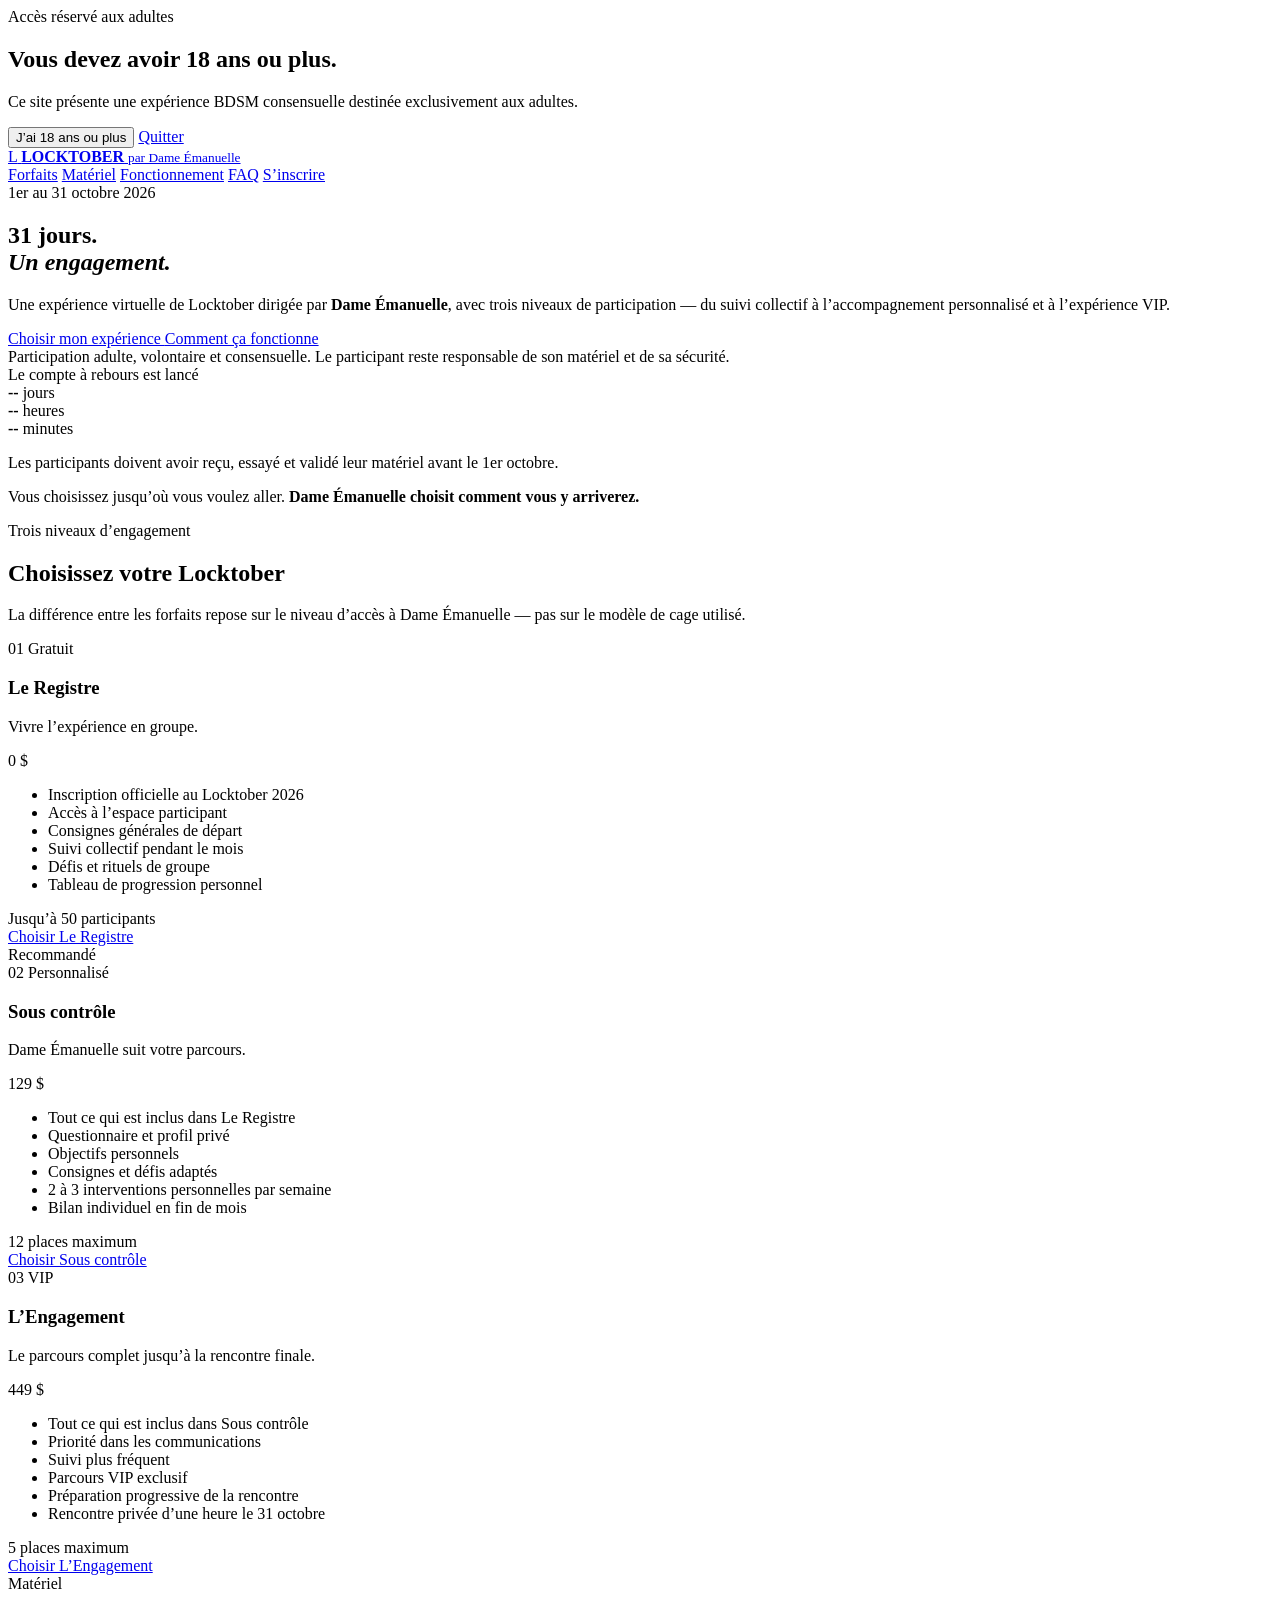
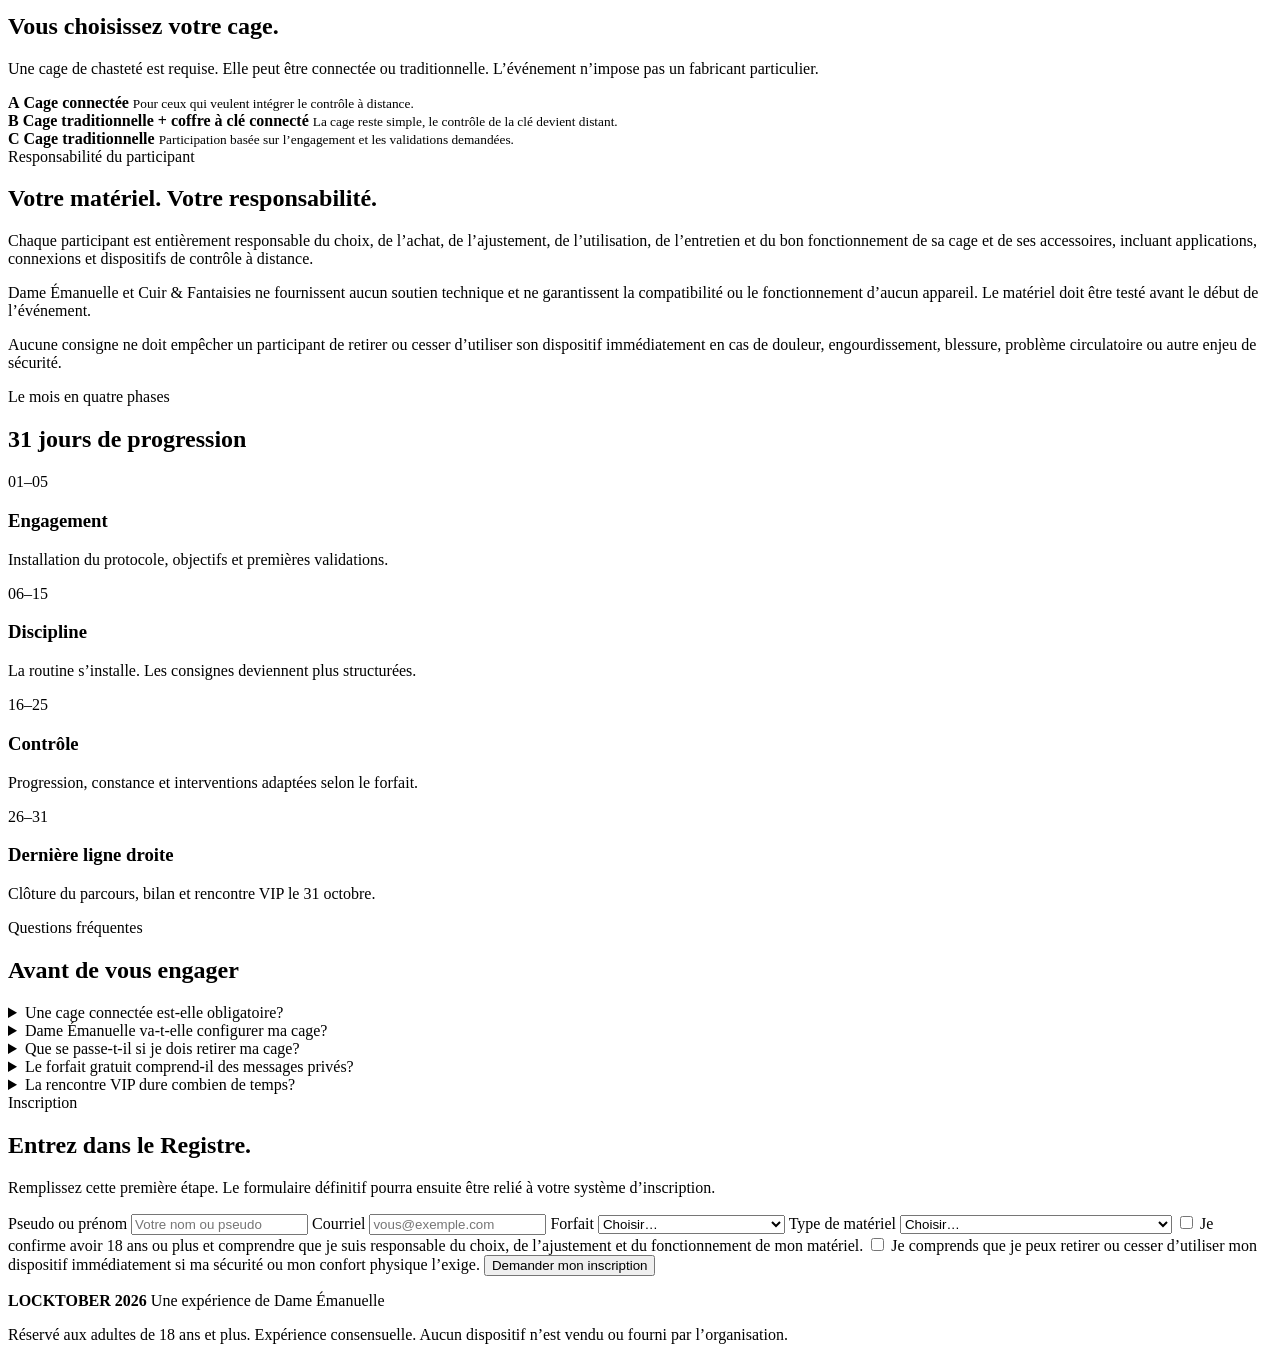
==== index.html @ 42f1a653 "Create index.html" ====
<!DOCTYPE html>
<html lang="fr-CA">
<head>
  <meta charset="utf-8" />
  <meta name="viewport" content="width=device-width, initial-scale=1" />
  <meta name="theme-color" content="#160b10" />
  <meta
    name="description"
    content="Locktober 2026 — 31 jours sous le contrôle de Dame Émanuelle. Trois niveaux de participation, du suivi de groupe à l'expérience VIP."
  />

  <title>Locktober 2026 — Dame Émanuelle</title>

  <link rel="preconnect" href="https://fonts.googleapis.com">
  <link rel="preconnect" href="https://fonts.gstatic.com" crossorigin>

  <link
    href="https://fonts.googleapis.com/css2?family=Cormorant+Garamond:wght@600;700&family=Inter:wght@400;500;600;700&display=swap"
    rel="stylesheet"
  >

  <link rel="stylesheet" href="style.css" />
</head>

<body>

  <!-- AVERTISSEMENT 18+ -->
  <div class="age-gate" id="ageGate" aria-hidden="true">
    <div class="age-card">

      <span class="eyebrow">Accès réservé aux adultes</span>

      <h2>Vous devez avoir 18 ans ou plus.</h2>

      <p>
        Ce site présente une expérience BDSM consensuelle destinée
        exclusivement aux adultes.
      </p>

      <div class="age-actions">

        <button class="btn btn-primary" id="confirmAge">
          J’ai 18 ans ou plus
        </button>

        <a class="btn btn-ghost" href="https://www.google.com">
          Quitter
        </a>

      </div>
    </div>
  </div>


  <!-- MENU -->
  <header class="site-header">

    <a class="brand" href="#top" aria-label="Retour en haut">

      <span class="brand-mark">L</span>

      <span>
        <strong>LOCKTOBER</strong>
        <small>par Dame Émanuelle</small>
      </span>

    </a>

    <nav>
      <a href="#forfaits">Forfaits</a>
      <a href="#materiel">Matériel</a>
      <a href="#fonctionnement">Fonctionnement</a>
      <a href="#faq">FAQ</a>
      <a class="nav-cta" href="#inscription">S’inscrire</a>
    </nav>

  </header>


  <main id="top">

    <!-- HERO -->
    <section class="hero section">

      <div class="hero-copy">

        <span class="eyebrow">
          1er au 31 octobre 2026
        </span>

        <h1>
          31 jours.<br>
          <em>Un engagement.</em>
        </h1>

        <p class="lead">
          Une expérience virtuelle de Locktober dirigée par
          <strong>Dame Émanuelle</strong>, avec trois niveaux de participation —
          du suivi collectif à l’accompagnement personnalisé et à
          l’expérience VIP.
        </p>

        <div class="hero-actions">

          <a class="btn btn-primary" href="#forfaits">
            Choisir mon expérience
          </a>

          <a class="btn btn-ghost" href="#fonctionnement">
            Comment ça fonctionne
          </a>

        </div>

        <div class="hero-note">
          Participation adulte, volontaire et consensuelle.
          Le participant reste responsable de son matériel et de sa sécurité.
        </div>

      </div>


      <!-- COMPTE À REBOURS -->
      <aside class="countdown-card">

        <span class="eyebrow">
          Le compte à rebours est lancé
        </span>

        <div class="countdown" id="countdown">

          <div>
            <strong id="days">--</strong>
            <span>jours</span>
          </div>

          <div>
            <strong id="hours">--</strong>
            <span>heures</span>
          </div>

          <div>
            <strong id="minutes">--</strong>
            <span>minutes</span>
          </div>

        </div>

        <p>
          Les participants doivent avoir reçu, essayé et validé
          leur matériel avant le 1er octobre.
        </p>

      </aside>

    </section>


    <!-- PHRASE CENTRALE -->
    <section class="manifesto">

      <p>
        Vous choisissez jusqu’où vous voulez aller.
        <strong>
          Dame Émanuelle choisit comment vous y arriverez.
        </strong>
      </p>

    </section>


    <!-- FORFAITS -->
    <section class="section" id="forfaits">

      <div class="section-heading">

        <span class="eyebrow">
          Trois niveaux d’engagement
        </span>

        <h2>
          Choisissez votre Locktober
        </h2>

        <p>
          La différence entre les forfaits repose sur le niveau
          d’accès à Dame Émanuelle — pas sur le modèle de cage utilisé.
        </p>

      </div>


      <div class="pricing-grid">


        <!-- FORFAIT 1 -->
        <article class="plan-card">

          <div class="plan-top">
            <span class="plan-number">01</span>
            <span class="plan-tag">Gratuit</span>
          </div>

          <h3>Le Registre</h3>

          <p class="plan-subtitle">
            Vivre l’expérience en groupe.
          </p>

          <div class="price">
            0 $
          </div>

          <ul>
            <li>Inscription officielle au Locktober 2026</li>
            <li>Accès à l’espace participant</li>
            <li>Consignes générales de départ</li>
            <li>Suivi collectif pendant le mois</li>
            <li>Défis et rituels de groupe</li>
            <li>Tableau de progression personnel</li>
          </ul>

          <div class="plan-limit">
            Jusqu’à 50 participants
          </div>

          <a
            class="btn btn-ghost full"
            href="#inscription"
            data-plan="Le Registre"
          >
            Choisir Le Registre
          </a>

        </article>


        <!-- FORFAIT 2 -->
        <article class="plan-card featured">

          <div class="ribbon">
            Recommandé
          </div>

          <div class="plan-top">
            <span class="plan-number">02</span>
            <span class="plan-tag">Personnalisé</span>
          </div>

          <h3>Sous contrôle</h3>

          <p class="plan-subtitle">
            Dame Émanuelle suit votre parcours.
          </p>

          <div class="price">
            129 $
          </div>

          <ul>
            <li>Tout ce qui est inclus dans Le Registre</li>
            <li>Questionnaire et profil privé</li>
            <li>Objectifs personnels</li>
            <li>Consignes et défis adaptés</li>
            <li>2 à 3 interventions personnelles par semaine</li>
            <li>Bilan individuel en fin de mois</li>
          </ul>

          <div class="plan-limit">
            12 places maximum
          </div>

          <a
            class="btn btn-primary full"
            href="#inscription"
            data-plan="Sous contrôle"
          >
            Choisir Sous contrôle
          </a>

        </article>


        <!-- FORFAIT 3 -->
        <article class="plan-card vip">

          <div class="plan-top">
            <span class="plan-number">03</span>
            <span class="plan-tag">VIP</span>
          </div>

          <h3>L’Engagement</h3>

          <p class="plan-subtitle">
            Le parcours complet jusqu’à la rencontre finale.
          </p>

          <div class="price">
            449 $
          </div>

          <ul>
            <li>Tout ce qui est inclus dans Sous contrôle</li>
            <li>Priorité dans les communications</li>
            <li>Suivi plus fréquent</li>
            <li>Parcours VIP exclusif</li>
            <li>Préparation progressive de la rencontre</li>
            <li>Rencontre privée d’une heure le 31 octobre</li>
          </ul>

          <div class="plan-limit">
            5 places maximum
          </div>

          <a
            class="btn btn-ghost full gold"
            href="#inscription"
            data-plan="L’Engagement VIP"
          >
            Choisir L’Engagement
          </a>

        </article>

      </div>

    </section>


    <!-- MATÉRIEL -->
    <section class="section split" id="materiel">

      <div>

        <span class="eyebrow">
          Matériel
        </span>

        <h2>
          Vous choisissez votre cage.
        </h2>

        <p class="lead-small">
          Une cage de chasteté est requise.
          Elle peut être connectée ou traditionnelle.
          L’événement n’impose pas un fabricant particulier.
        </p>

      </div>


      <div class="rules-card">

        <div class="rule">

          <strong>A</strong>

          <span>
            <b>Cage connectée</b>
            <small>
              Pour ceux qui veulent intégrer le contrôle à distance.
            </small>
          </span>

        </div>


        <div class="rule">

          <strong>B</strong>

          <span>
            <b>Cage traditionnelle + coffre à clé connecté</b>
            <small>
              La cage reste simple, le contrôle de la clé devient distant.
            </small>
          </span>

        </div>


        <div class="rule">

          <strong>C</strong>

          <span>
            <b>Cage traditionnelle</b>
            <small>
              Participation basée sur l’engagement et les validations demandées.
            </small>
          </span>

        </div>

      </div>

    </section>


    <!-- RESPONSABILITÉ -->
    <section class="responsibility section-narrow">

      <span class="eyebrow">
        Responsabilité du participant
      </span>

      <h2>
        Votre matériel. Votre responsabilité.
      </h2>

      <p>
        Chaque participant est entièrement responsable du choix,
        de l’achat, de l’ajustement, de l’utilisation, de l’entretien
        et du bon fonctionnement de sa cage et de ses accessoires,
        incluant applications, connexions et dispositifs de contrôle
        à distance.
      </p>

      <p>
        Dame Émanuelle et Cuir & Fantaisies ne fournissent aucun
        soutien technique et ne garantissent la compatibilité ou
        le fonctionnement d’aucun appareil.
        Le matériel doit être testé avant le début de l’événement.
      </p>

      <p class="safety">
        Aucune consigne ne doit empêcher un participant de retirer
        ou cesser d’utiliser son dispositif immédiatement en cas
        de douleur, engourdissement, blessure, problème circulatoire
        ou autre enjeu de sécurité.
      </p>

    </section>


    <!-- DÉROULEMENT -->
    <section class="section" id="fonctionnement">

      <div class="section-heading">

        <span class="eyebrow">
          Le mois en quatre phases
        </span>

        <h2>
          31 jours de progression
        </h2>

      </div>


      <div class="timeline">

        <article>

          <span>01–05</span>

          <h3>Engagement</h3>

          <p>
            Installation du protocole, objectifs
            et premières validations.
          </p>

        </article>


        <article>

          <span>06–15</span>

          <h3>Discipline</h3>

          <p>
            La routine s’installe.
            Les consignes deviennent plus structurées.
          </p>

        </article>


        <article>

          <span>16–25</span>

          <h3>Contrôle</h3>

          <p>
            Progression, constance et interventions
            adaptées selon le forfait.
          </p>

        </article>


        <article>

          <span>26–31</span>

          <h3>Dernière ligne droite</h3>

          <p>
            Clôture du parcours, bilan
            et rencontre VIP le 31 octobre.
          </p>

        </article>

      </div>

    </section>


    <!-- FAQ -->
    <section class="section faq" id="faq">

      <div class="section-heading">

        <span class="eyebrow">
          Questions fréquentes
        </span>

        <h2>
          Avant de vous engager
        </h2>

      </div>


      <details>

        <summary>
          Une cage connectée est-elle obligatoire?
        </summary>

        <p>
          Non. Une cage est obligatoire, mais elle peut être connectée
          ou traditionnelle. Le niveau technologique choisi ne change
          pas le forfait.
        </p>

      </details>


      <details>

        <summary>
          Dame Émanuelle va-t-elle configurer ma cage?
        </summary>

        <p>
          Non. Chaque participant est responsable de son matériel,
          de son application, de ses accès et de son fonctionnement.
          Aucun soutien technique n’est inclus.
        </p>

      </details>


      <details>

        <summary>
          Que se passe-t-il si je dois retirer ma cage?
        </summary>

        <p>
          La sécurité passe avant le jeu.
          Le participant peut interrompre l’utilisation de son
          dispositif dès que nécessaire.
          Le parcours peut ensuite être adapté sans transformer
          un problème technique ou physique en échec.
        </p>

      </details>


      <details>

        <summary>
          Le forfait gratuit comprend-il des messages privés?
        </summary>

        <p>
          Non. Le Registre est un suivi de groupe.
          Les interactions individuelles sont réservées aux forfaits
          Sous contrôle et VIP.
        </p>

      </details>


      <details>

        <summary>
          La rencontre VIP dure combien de temps?
        </summary>

        <p>
          Une heure, le 31 octobre 2026, sur rendez-vous.
          Les modalités exactes sont confirmées individuellement
          avec les participants VIP.
        </p>

      </details>

    </section>


    <!-- INSCRIPTION -->
    <section class="section signup" id="inscription">

      <div class="signup-copy">

        <span class="eyebrow">
          Inscription
        </span>

        <h2>
          Entrez dans le Registre.
        </h2>

        <p>
          Remplissez cette première étape.
          Le formulaire définitif pourra ensuite être relié
          à votre système d’inscription.
        </p>

      </div>


      <form id="interestForm" class="signup-form">

        <label>

          Pseudo ou prénom

          <input
            name="name"
            type="text"
            required
            placeholder="Votre nom ou pseudo"
          >

        </label>


        <label>

          Courriel

          <input
            name="email"
            type="email"
            required
            placeholder="vous@exemple.com"
          >

        </label>


        <label>

          Forfait

          <select name="plan" id="planSelect" required>

            <option value="">
              Choisir…
            </option>

            <option>
              Le Registre — Gratuit
            </option>

            <option>
              Sous contrôle — 129 $
            </option>

            <option>
              L’Engagement VIP — 449 $
            </option>

          </select>

        </label>


        <label>

          Type de matériel

          <select name="equipment" required>

            <option value="">
              Choisir…
            </option>

            <option>
              Cage connectée
            </option>

            <option>
              Cage traditionnelle + coffre à clé connecté
            </option>

            <option>
              Cage traditionnelle
            </option>

            <option>
              À déterminer
            </option>

          </select>

        </label>


        <label class="check">

          <input type="checkbox" required>

          <span>
            Je confirme avoir 18 ans ou plus et comprendre
            que je suis responsable du choix, de l’ajustement
            et du fonctionnement de mon matériel.
          </span>

        </label>


        <label class="check">

          <input type="checkbox" required>

          <span>
            Je comprends que je peux retirer ou cesser
            d’utiliser mon dispositif immédiatement si ma
            sécurité ou mon confort physique l’exige.
          </span>

        </label>


        <button
          class="btn btn-primary full"
          type="submit"
        >
          Demander mon inscription
        </button>


        <p
          class="form-status"
          id="formStatus"
          role="status"
        ></p>

      </form>

    </section>

  </main>


  <!-- PIED DE PAGE -->
  <footer>

    <div>

      <strong>
        LOCKTOBER 2026
      </strong>

      <span>
        Une expérience de Dame Émanuelle
      </span>

    </div>

    <p>
      Réservé aux adultes de 18 ans et plus.
      Expérience consensuelle.
      Aucun dispositif n’est vendu ou fourni par l’organisation.
    </p>

  </footer>


  <script src="script.js"></script>

</body>
</html>
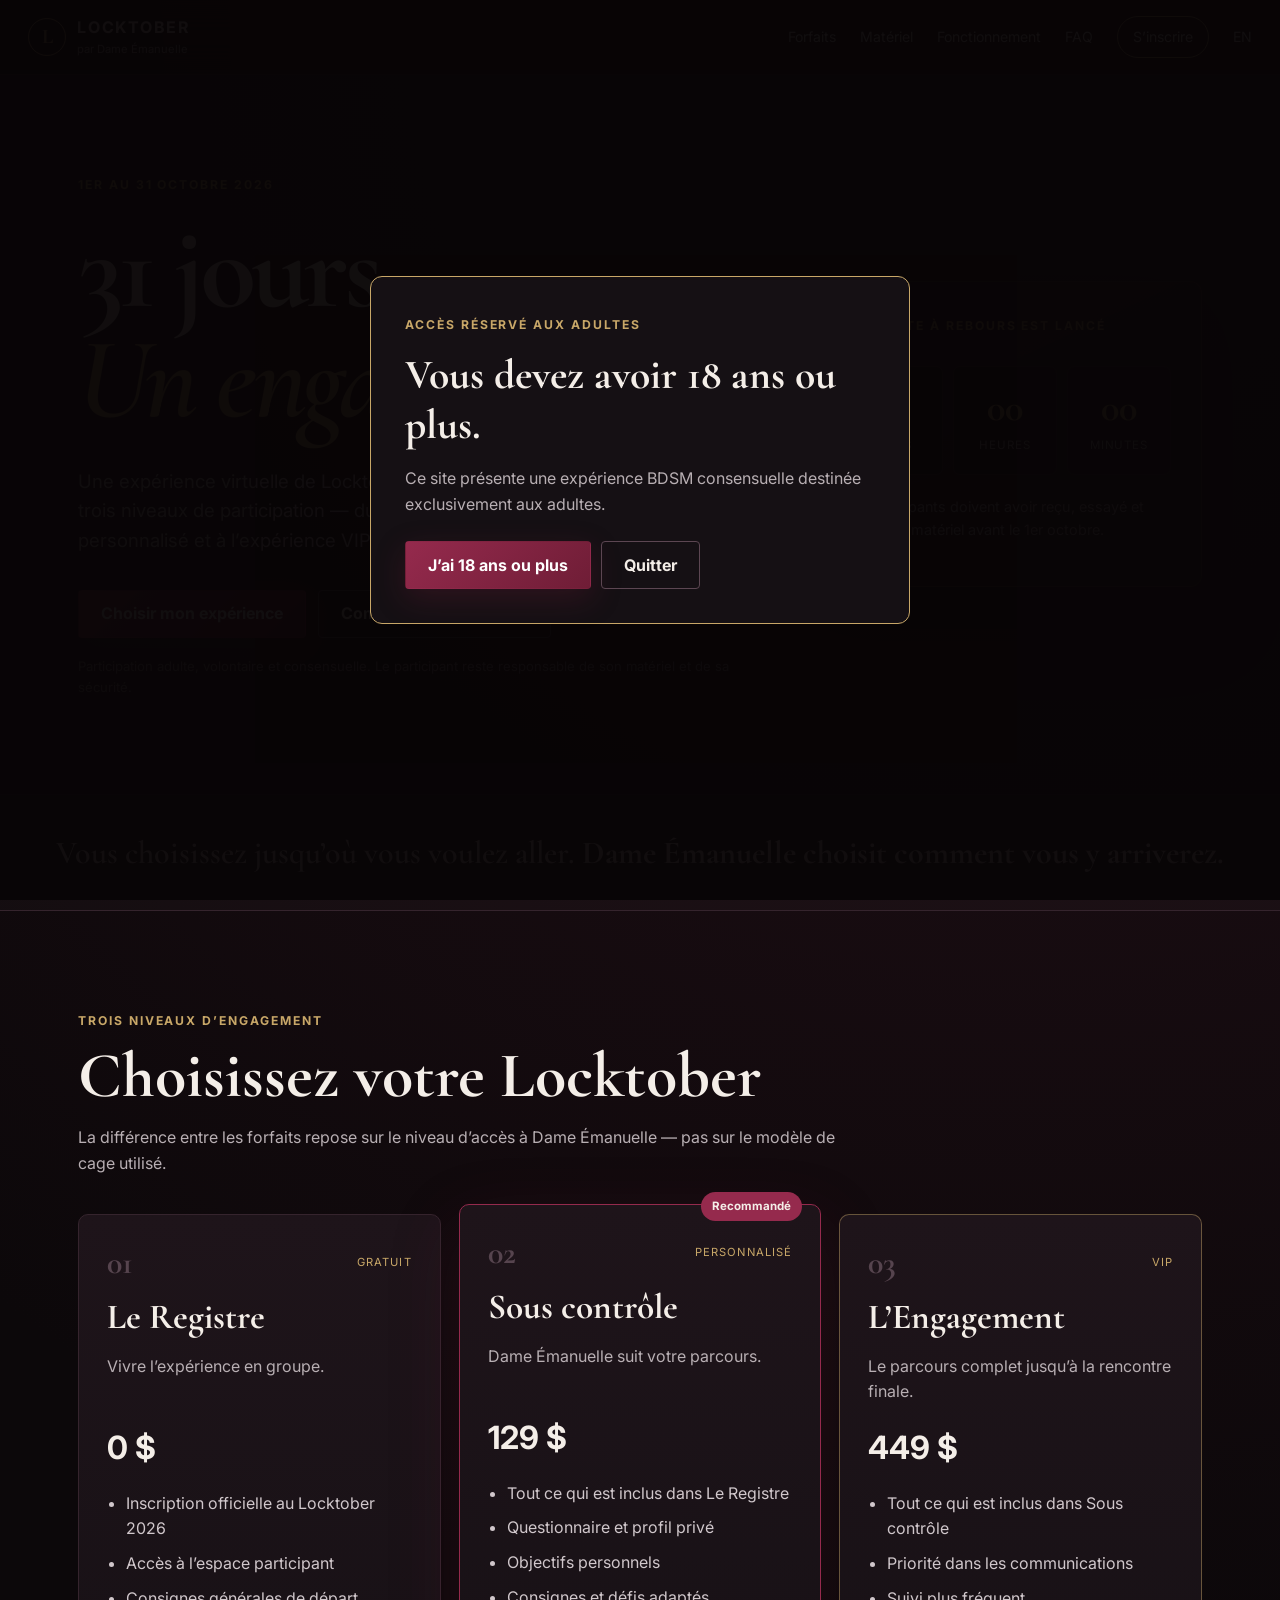
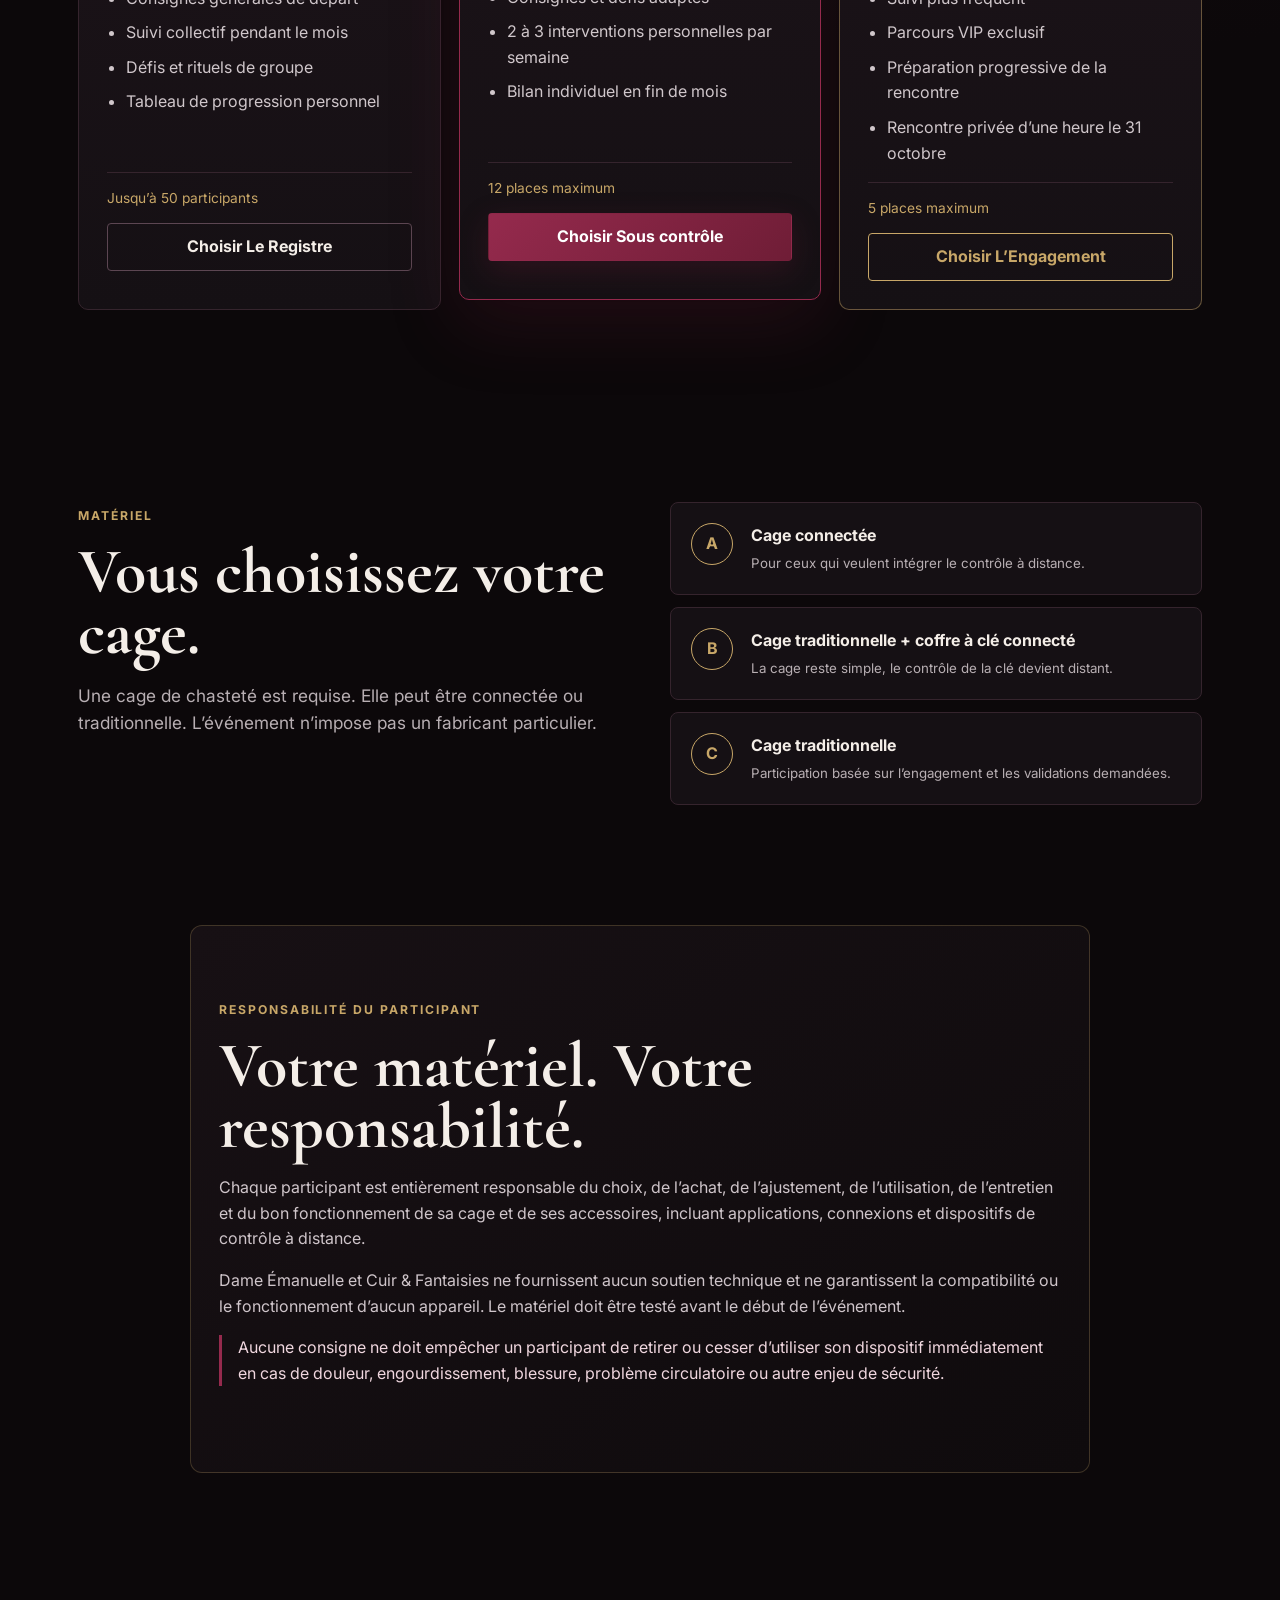
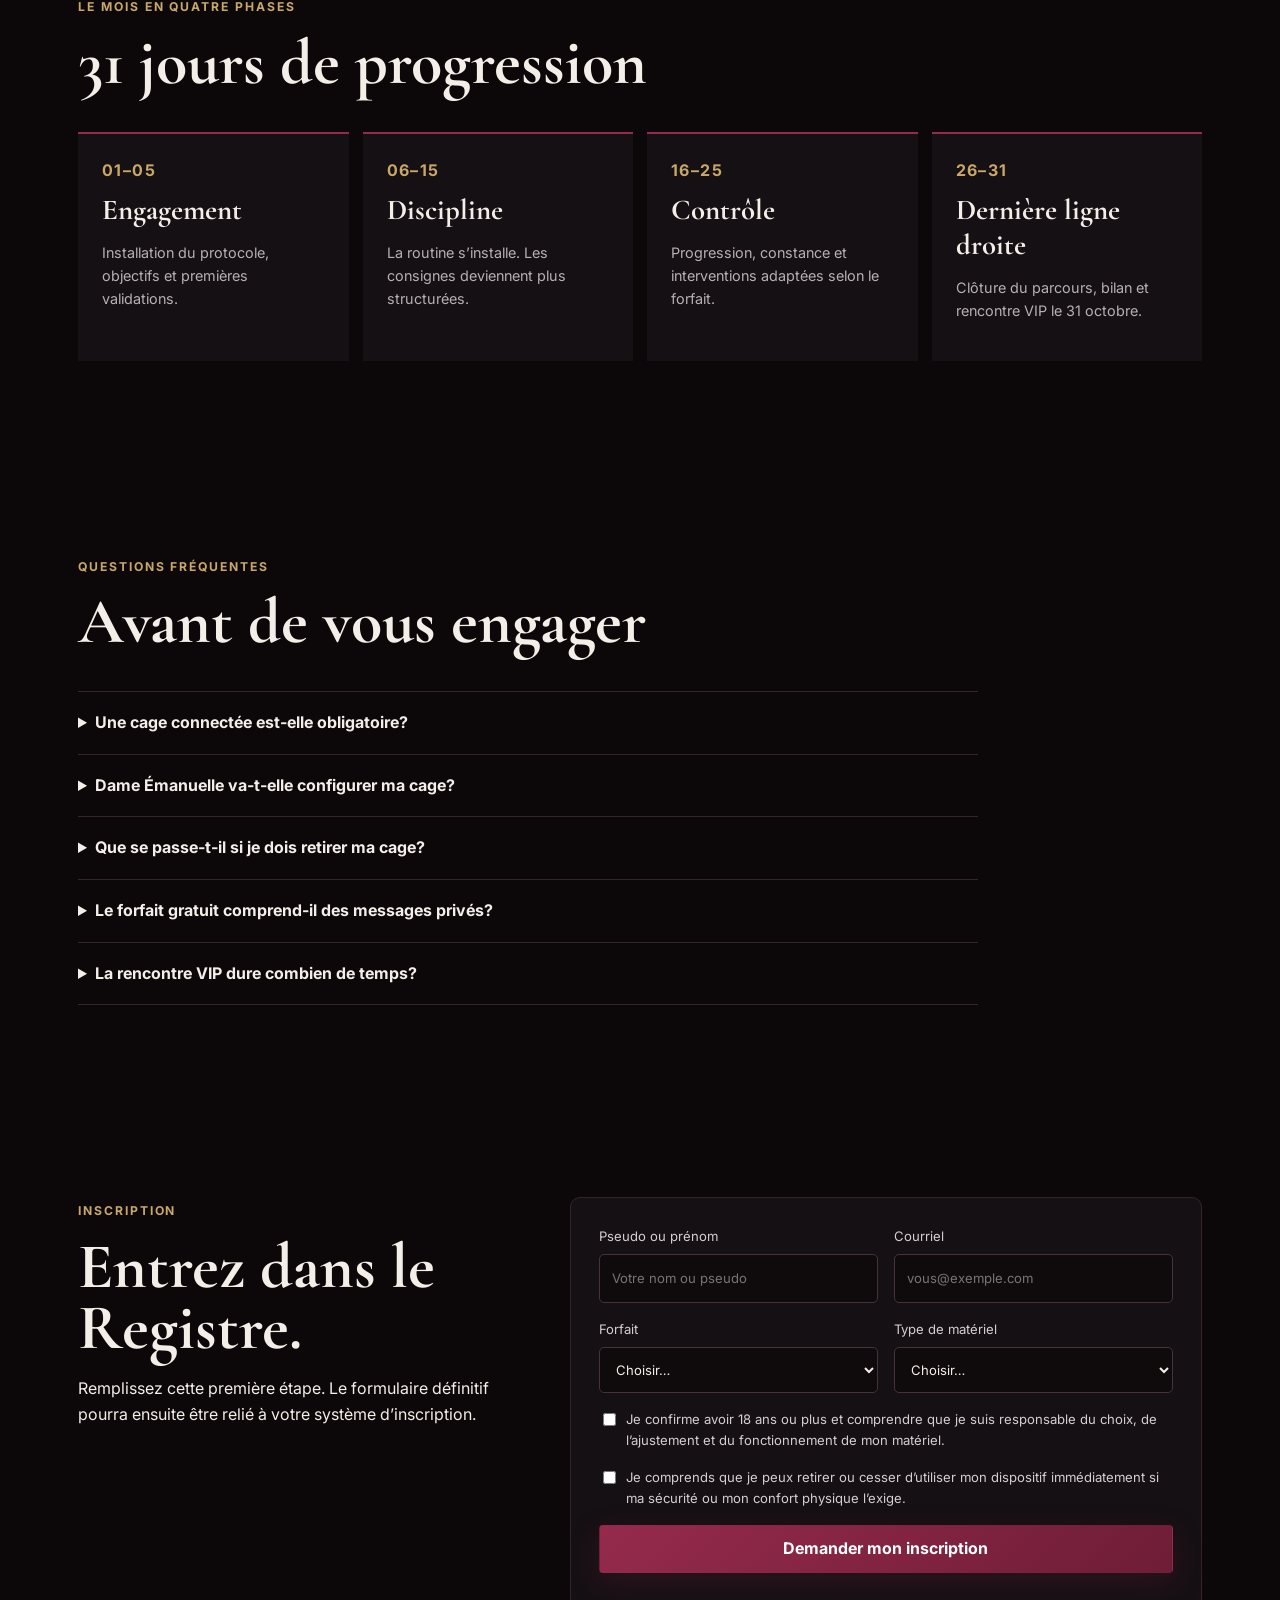
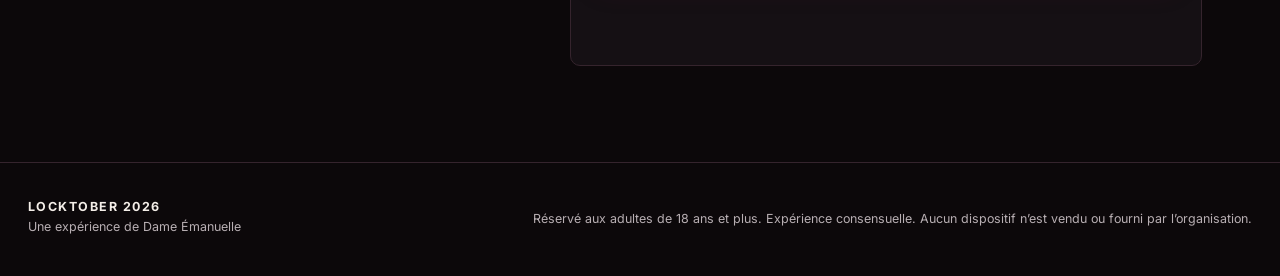
==== commit 603bd2a5: "Update index.html" ====
--- a/index.html
+++ b/index.html
@@ -72,6 +72,7 @@
       <a href="#fonctionnement">Fonctionnement</a>
       <a href="#faq">FAQ</a>
       <a class="nav-cta" href="#inscription">S’inscrire</a>
+      <a href="en.html">EN</a>
     </nav>
 
   </header>
--- a/style.css
+++ b/style.css
@@ -0,0 +1,1349 @@
+:root {
+  --bg: #0c080a;
+  --panel: #151014;
+  --panel2: #1e141a;
+
+  --wine: #6f1d36;
+  --wine2: #952a4d;
+
+  --gold: #c8a768;
+  --steel: #aeb5be;
+
+  --cream: #f4eee8;
+  --muted: #b8afb3;
+
+  --line: #35242d;
+}
+
+
+/* =========================
+   BASE
+========================= */
+
+* {
+  box-sizing: border-box;
+}
+
+html {
+  scroll-behavior: smooth;
+}
+
+body {
+  margin: 0;
+
+  background:
+    radial-gradient(
+      circle at 80% 0%,
+      #241018 0,
+      transparent 32%
+    ),
+    var(--bg);
+
+  color: var(--cream);
+
+  font-family:
+    Inter,
+    system-ui,
+    sans-serif;
+
+  line-height: 1.6;
+}
+
+a {
+  color: inherit;
+  text-decoration: none;
+}
+
+button,
+input,
+select {
+  font: inherit;
+}
+
+
+.section {
+  max-width: 1180px;
+  margin: auto;
+  padding: 96px 28px;
+}
+
+.section-narrow {
+  max-width: 900px;
+  margin: 24px auto;
+  padding: 70px 28px;
+}
+
+
+.eyebrow {
+  display: inline-block;
+
+  color: var(--gold);
+
+  font-size: 0.76rem;
+  font-weight: 700;
+
+  text-transform: uppercase;
+  letter-spacing: 0.16em;
+
+  margin-bottom: 10px;
+}
+
+
+/* =========================
+   MENU
+========================= */
+
+.site-header {
+  position: sticky;
+  top: 0;
+
+  z-index: 20;
+
+  display: flex;
+  align-items: center;
+  justify-content: space-between;
+
+  padding: 15px 28px;
+
+  background: rgba(12, 8, 10, 0.88);
+
+  backdrop-filter: blur(16px);
+
+  border-bottom:
+    1px solid rgba(200, 167, 104, 0.14);
+}
+
+
+.brand {
+  display: flex;
+  align-items: center;
+
+  gap: 11px;
+}
+
+
+.brand-mark {
+  display: grid;
+  place-items: center;
+
+  width: 38px;
+  height: 38px;
+
+  border:
+    1px solid var(--gold);
+
+  border-radius: 50%;
+
+  font:
+    700 1.3rem
+    "Cormorant Garamond",
+    serif;
+
+  color: var(--gold);
+}
+
+
+.brand strong {
+  display: block;
+
+  letter-spacing: 0.11em;
+}
+
+
+.brand small {
+  display: block;
+
+  color: var(--muted);
+
+  font-size: 0.7rem;
+}
+
+
+.site-header nav {
+  display: flex;
+  gap: 24px;
+  align-items: center;
+
+  font-size: 0.88rem;
+}
+
+
+.site-header nav a:hover {
+  color: var(--gold);
+}
+
+
+.nav-cta {
+  border:
+    1px solid var(--gold);
+
+  padding: 9px 15px;
+
+  border-radius: 999px;
+}
+
+
+/* =========================
+   HERO
+========================= */
+
+.hero {
+  min-height: 78vh;
+
+  display: grid;
+
+  grid-template-columns:
+    1.25fr 0.75fr;
+
+  gap: 72px;
+
+  align-items: center;
+}
+
+
+.hero h1,
+.section-heading h2,
+.split h2,
+.responsibility h2,
+.signup h2 {
+
+  font-family:
+    "Cormorant Garamond",
+    serif;
+
+  line-height: 0.95;
+
+  margin:
+    0.1em 0
+    0.28em;
+}
+
+
+.hero h1 {
+  font-size:
+    clamp(
+      4rem,
+      9vw,
+      7.2rem
+    );
+
+  letter-spacing:
+    -0.04em;
+}
+
+
+.hero h1 em {
+  font-weight: 600;
+
+  color: var(--gold);
+}
+
+
+.lead {
+  max-width: 720px;
+
+  color: #d8ced3;
+
+  font-size: 1.16rem;
+}
+
+
+.hero-actions {
+  display: flex;
+
+  gap: 12px;
+
+  margin:
+    34px 0
+    18px;
+}
+
+
+.hero-note {
+  font-size: 0.82rem;
+
+  color: #978b90;
+}
+
+
+/* =========================
+   BOUTONS
+========================= */
+
+.btn {
+  display: inline-flex;
+
+  justify-content: center;
+  align-items: center;
+
+  min-height: 48px;
+
+  padding:
+    0 22px;
+
+  border-radius: 4px;
+
+  border:
+    1px solid transparent;
+
+  cursor: pointer;
+
+  font-weight: 700;
+
+  transition: 0.2s;
+}
+
+
+.btn-primary {
+
+  background:
+    linear-gradient(
+      135deg,
+      var(--wine2),
+      var(--wine)
+    );
+
+  color: white;
+
+  box-shadow:
+    0 10px 30px
+    rgba(111, 29, 54, 0.28);
+}
+
+
+.btn-primary:hover {
+
+  transform:
+    translateY(-1px);
+
+  filter:
+    brightness(1.08);
+}
+
+
+.btn-ghost {
+
+  border-color:
+    #5c4652;
+
+  background:
+    transparent;
+}
+
+
+.btn-ghost:hover {
+
+  border-color:
+    var(--gold);
+
+  color:
+    var(--gold);
+}
+
+
+.gold {
+
+  border-color:
+    var(--gold);
+
+  color:
+    var(--gold);
+}
+
+
+.full {
+  width: 100%;
+}
+
+
+/* =========================
+   COMPTE À REBOURS
+========================= */
+
+.countdown-card {
+
+  background:
+    linear-gradient(
+      155deg,
+      rgba(111, 29, 54, 0.22),
+      rgba(21, 16, 20, 0.96)
+    );
+
+  border:
+    1px solid
+    rgba(200, 167, 104, 0.23);
+
+  padding: 30px;
+
+  border-radius: 12px;
+
+  box-shadow:
+    0 25px 80px
+    rgba(0, 0, 0, 0.34);
+}
+
+
+.countdown {
+
+  display: grid;
+
+  grid-template-columns:
+    repeat(3, 1fr);
+
+  gap: 10px;
+
+  margin:
+    20px 0;
+}
+
+
+.countdown div {
+
+  background:
+    #0f0b0d;
+
+  padding:
+    18px 8px;
+
+  text-align: center;
+
+  border-radius:
+    7px;
+
+  border:
+    1px solid var(--line);
+}
+
+
+.countdown strong {
+
+  display: block;
+
+  font:
+    700 2.4rem
+    "Cormorant Garamond",
+    serif;
+
+  color:
+    var(--gold);
+}
+
+
+.countdown span {
+
+  font-size:
+    0.72rem;
+
+  text-transform:
+    uppercase;
+
+  letter-spacing:
+    0.08em;
+
+  color:
+    var(--muted);
+}
+
+
+.countdown-card p {
+
+  color:
+    var(--muted);
+
+  font-size:
+    0.9rem;
+}
+
+
+/* =========================
+   MANIFESTO
+========================= */
+
+.manifesto {
+
+  border-block:
+    1px solid var(--line);
+
+  padding:
+    38px 28px;
+
+  text-align:
+    center;
+
+  background:
+    rgba(255, 255, 255, 0.015);
+}
+
+
+.manifesto p {
+
+  margin:
+    0;
+
+  font:
+    600
+    clamp(
+      1.4rem,
+      3vw,
+      2rem
+    )
+    "Cormorant Garamond",
+    serif;
+}
+
+
+/* =========================
+   TITRES
+========================= */
+
+.section-heading {
+
+  max-width:
+    760px;
+
+  margin-bottom:
+    38px;
+}
+
+
+.section-heading h2,
+.split h2,
+.responsibility h2,
+.signup h2 {
+
+  font-size:
+    clamp(
+      2.5rem,
+      5vw,
+      4.2rem
+    );
+}
+
+
+.section-heading p {
+
+  color:
+    var(--muted);
+}
+
+
+/* =========================
+   FORFAITS
+========================= */
+
+.pricing-grid {
+
+  display:
+    grid;
+
+  grid-template-columns:
+    repeat(3, 1fr);
+
+  gap:
+    18px;
+}
+
+
+.plan-card {
+
+  position:
+    relative;
+
+  background:
+    linear-gradient(
+      180deg,
+      var(--panel2),
+      var(--panel)
+    );
+
+  border:
+    1px solid var(--line);
+
+  padding:
+    28px;
+
+  border-radius:
+    10px;
+}
+
+
+.plan-card.featured {
+
+  border-color:
+    var(--wine2);
+
+  transform:
+    translateY(-10px);
+
+  box-shadow:
+    0 24px 70px
+    rgba(111, 29, 54, 0.22);
+}
+
+
+.plan-card.vip {
+
+  border-color:
+    rgba(200, 167, 104, 0.45);
+}
+
+
+.ribbon {
+
+  position:
+    absolute;
+
+  right:
+    18px;
+
+  top:
+    -13px;
+
+  background:
+    var(--wine2);
+
+  padding:
+    5px 11px;
+
+  border-radius:
+    999px;
+
+  font-size:
+    0.72rem;
+
+  font-weight:
+    700;
+}
+
+
+.plan-top {
+
+  display:
+    flex;
+
+  justify-content:
+    space-between;
+
+  align-items:
+    center;
+}
+
+
+.plan-number {
+
+  font:
+    700 2rem
+    "Cormorant Garamond",
+    serif;
+
+  color:
+    #56444e;
+}
+
+
+.plan-tag {
+
+  font-size:
+    0.7rem;
+
+  text-transform:
+    uppercase;
+
+  letter-spacing:
+    0.1em;
+
+  color:
+    var(--gold);
+}
+
+
+.plan-card h3 {
+
+  font:
+    700 2.2rem
+    "Cormorant Garamond",
+    serif;
+
+  margin:
+    0.35em 0
+    0.1em;
+}
+
+
+.plan-subtitle {
+
+  color:
+    var(--muted);
+
+  min-height:
+    52px;
+}
+
+
+.price {
+
+  font-size:
+    2rem;
+
+  font-weight:
+    700;
+
+  margin:
+    12px 0
+    18px;
+}
+
+
+.plan-card ul {
+
+  padding-left:
+    19px;
+
+  color:
+    #d0c7cb;
+
+  min-height:
+    265px;
+}
+
+
+.plan-card li {
+
+  margin:
+    9px 0;
+}
+
+
+.plan-limit {
+
+  border-top:
+    1px solid
+    var(--line);
+
+  padding:
+    14px 0;
+
+  color:
+    var(--gold);
+
+  font-size:
+    0.86rem;
+}
+
+
+/* =========================
+   MATÉRIEL
+========================= */
+
+.split {
+
+  display:
+    grid;
+
+  grid-template-columns:
+    1fr 1fr;
+
+  gap:
+    60px;
+
+  align-items:
+    start;
+}
+
+
+.lead-small {
+
+  font-size:
+    1.08rem;
+
+  color:
+    var(--muted);
+}
+
+
+.rules-card {
+
+  display:
+    grid;
+
+  gap:
+    12px;
+}
+
+
+.rule {
+
+  display:
+    flex;
+
+  gap:
+    18px;
+
+  padding:
+    20px;
+
+  border:
+    1px solid
+    var(--line);
+
+  background:
+    var(--panel);
+
+  border-radius:
+    8px;
+}
+
+
+.rule > strong {
+
+  display:
+    grid;
+
+  place-items:
+    center;
+
+  flex:
+    0 0 42px;
+
+  height:
+    42px;
+
+  border:
+    1px solid
+    var(--gold);
+
+  border-radius:
+    50%;
+
+  color:
+    var(--gold);
+}
+
+
+.rule span {
+
+  display:
+    flex;
+
+  flex-direction:
+    column;
+}
+
+
+.rule small {
+
+  color:
+    var(--muted);
+
+  margin-top:
+    4px;
+}
+
+
+/* =========================
+   RESPONSABILITÉ
+========================= */
+
+.responsibility {
+
+  border:
+    1px solid
+    rgba(200, 167, 104, 0.25);
+
+  background:
+    linear-gradient(
+      145deg,
+      #171014,
+      #0f0b0d
+    );
+
+  border-radius:
+    12px;
+}
+
+
+.responsibility p {
+
+  color:
+    #cfc5ca;
+}
+
+
+.responsibility .safety {
+
+  color:
+    #f0d7df;
+
+  border-left:
+    3px solid
+    var(--wine2);
+
+  padding-left:
+    16px;
+}
+
+
+/* =========================
+   TIMELINE
+========================= */
+
+.timeline {
+
+  display:
+    grid;
+
+  grid-template-columns:
+    repeat(4, 1fr);
+
+  gap:
+    14px;
+}
+
+
+.timeline article {
+
+  padding:
+    24px;
+
+  border-top:
+    2px solid
+    var(--wine2);
+
+  background:
+    var(--panel);
+}
+
+
+.timeline span {
+
+  color:
+    var(--gold);
+
+  font-weight:
+    700;
+
+  letter-spacing:
+    0.09em;
+}
+
+
+.timeline h3 {
+
+  font:
+    700 1.8rem
+    "Cormorant Garamond",
+    serif;
+
+  margin:
+    8px 0;
+}
+
+
+.timeline p {
+
+  color:
+    var(--muted);
+
+  font-size:
+    0.9rem;
+}
+
+
+/* =========================
+   FAQ
+========================= */
+
+.faq details {
+
+  max-width:
+    900px;
+
+  border-top:
+    1px solid
+    var(--line);
+
+  padding:
+    18px 0;
+}
+
+
+.faq details:last-child {
+
+  border-bottom:
+    1px solid
+    var(--line);
+}
+
+
+.faq summary {
+
+  cursor:
+    pointer;
+
+  font-weight:
+    700;
+}
+
+
+.faq details p {
+
+  color:
+    var(--muted);
+
+  max-width:
+    780px;
+}
+
+
+/* =========================
+   INSCRIPTION
+========================= */
+
+.signup {
+
+  display:
+    grid;
+
+  grid-template-columns:
+    0.8fr 1.2fr;
+
+  gap:
+    70px;
+
+  align-items:
+    start;
+}
+
+
+.signup-form {
+
+  display:
+    grid;
+
+  grid-template-columns:
+    1fr 1fr;
+
+  gap:
+    16px;
+
+  background:
+    var(--panel);
+
+  border:
+    1px solid
+    var(--line);
+
+  padding:
+    28px;
+
+  border-radius:
+    10px;
+}
+
+
+.signup-form label {
+
+  display:
+    grid;
+
+  gap:
+    7px;
+
+  font-size:
+    0.82rem;
+
+  color:
+    #d7cdd2;
+}
+
+
+.signup-form input,
+.signup-form select {
+
+  width:
+    100%;
+
+  background:
+    #0f0b0d;
+
+  color:
+    var(--cream);
+
+  border:
+    1px solid
+    #45323b;
+
+  border-radius:
+    5px;
+
+  padding:
+    13px 12px;
+}
+
+
+.signup-form .check,
+.signup-form button,
+.form-status {
+
+  grid-column:
+    1 / -1;
+}
+
+
+.check {
+
+  grid-template-columns:
+    20px 1fr !important;
+
+  align-items:
+    start;
+}
+
+
+.check input {
+
+  width:
+    auto;
+
+  margin-top:
+    4px;
+}
+
+
+.form-status {
+
+  min-height:
+    20px;
+
+  color:
+    var(--gold);
+
+  font-size:
+    0.86rem;
+}
+
+
+/* =========================
+   18+
+========================= */
+
+.age-gate {
+
+  position:
+    fixed;
+
+  inset:
+    0;
+
+  z-index:
+    100;
+
+  background:
+    rgba(8, 5, 6, 0.96);
+
+  display:
+    none;
+
+  place-items:
+    center;
+
+  padding:
+    20px;
+}
+
+
+.age-gate.show {
+
+  display:
+    grid;
+}
+
+
+.age-card {
+
+  max-width:
+    540px;
+
+  background:
+    var(--panel);
+
+  border:
+    1px solid
+    var(--gold);
+
+  padding:
+    34px;
+
+  border-radius:
+    12px;
+}
+
+
+.age-card h2 {
+
+  font:
+    700 2.6rem
+    "Cormorant Garamond",
+    serif;
+
+  margin:
+    0.15em 0;
+}
+
+
+.age-card p {
+
+  color:
+    var(--muted);
+}
+
+
+.age-actions {
+
+  display:
+    flex;
+
+  gap:
+    10px;
+
+  margin-top:
+    24px;
+}
+
+
+/* =========================
+   FOOTER
+========================= */
+
+footer {
+
+  display:
+    flex;
+
+  justify-content:
+    space-between;
+
+  gap:
+    28px;
+
+  padding:
+    34px 28px;
+
+  border-top:
+    1px solid
+    var(--line);
+
+  color:
+    var(--muted);
+
+  font-size:
+    0.78rem;
+}
+
+
+footer strong,
+footer span {
+
+  display:
+    block;
+}
+
+
+footer strong {
+
+  color:
+    var(--cream);
+
+  letter-spacing:
+    0.12em;
+}
+
+
+/* =========================
+   TABLETTES
+========================= */
+
+@media (max-width: 900px) {
+
+  .site-header nav a:not(.nav-cta) {
+    display: none;
+  }
+
+  .hero,
+  .split,
+  .signup {
+    grid-template-columns: 1fr;
+  }
+
+  .hero {
+    gap: 35px;
+    padding-top: 70px;
+  }
+
+  .pricing-grid {
+    grid-template-columns: 1fr;
+  }
+
+  .plan-card.featured {
+    transform: none;
+  }
+
+  .timeline {
+    grid-template-columns: 1fr 1fr;
+  }
+
+  .signup-form {
+    grid-template-columns: 1fr;
+  }
+
+  .signup-form label {
+    grid-column: 1 / -1;
+  }
+
+  .section {
+    padding: 72px 20px;
+  }
+
+  .countdown-card {
+    max-width: 560px;
+  }
+
+}
+
+
+/* =========================
+   MOBILES
+========================= */
+
+@media (max-width: 560px) {
+
+  .hero h1 {
+    font-size: 3.65rem;
+  }
+
+  .hero-actions,
+  .age-actions {
+    flex-direction: column;
+  }
+
+  .countdown strong {
+    font-size: 2rem;
+  }
+
+  .timeline {
+    grid-template-columns: 1fr;
+  }
+
+  .site-header {
+    padding: 12px 16px;
+  }
+
+  .brand small {
+    display: none;
+  }
+
+  footer {
+    flex-direction: column;
+  }
+
+}
